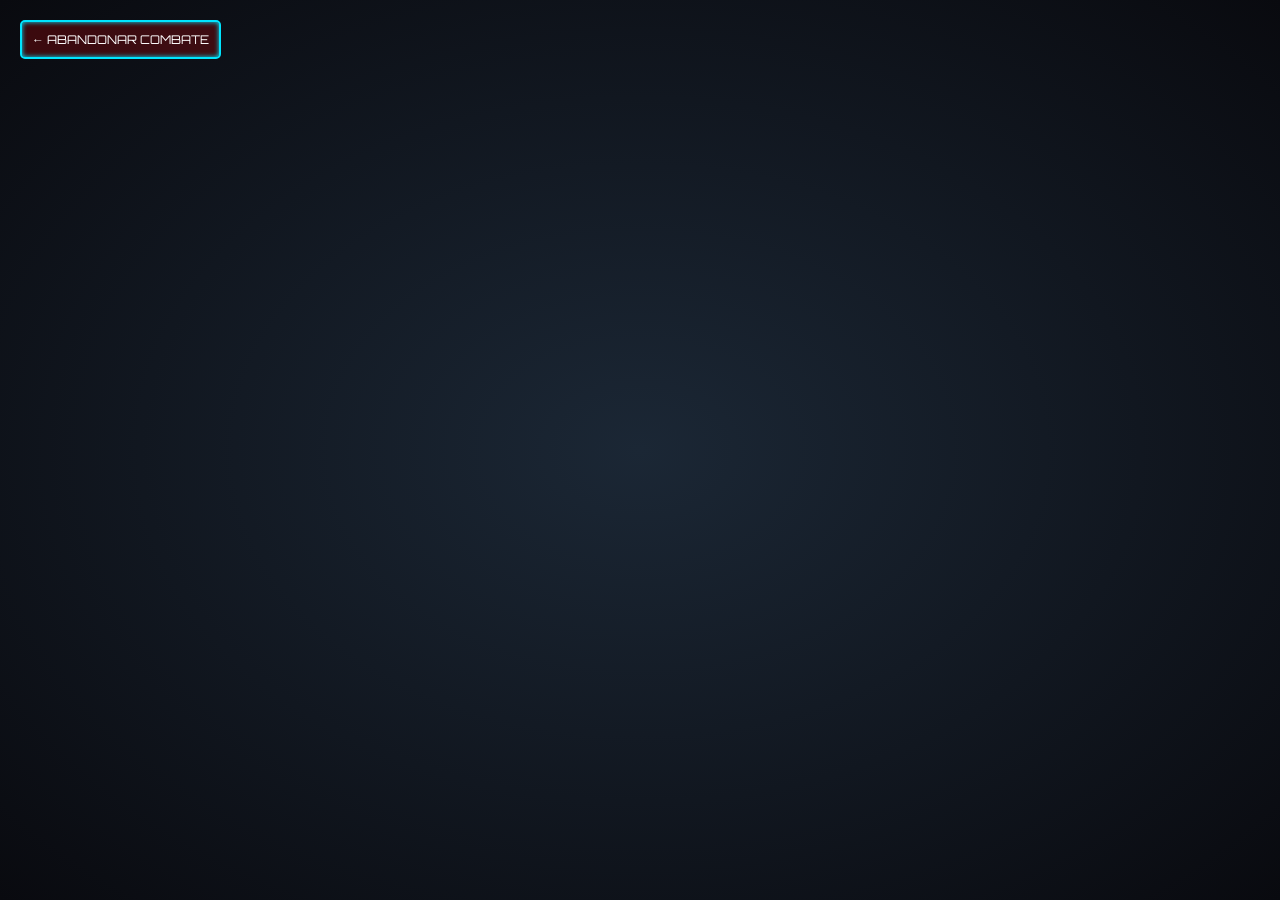
==== web_version/combat.html @ 4688be4b "Primer Commit - Creacion del Repositorio" ====
<!DOCTYPE html>
<html lang="es">
<head>
    <meta charset="UTF-8">
    <meta name="viewport" content="width=device-width, initial-scale=1.0">
    <title>Arena de Combate</title>
    <link href="https://fonts.googleapis.com/css2?family=Orbitron:wght@400;700;900&display=swap" rel="stylesheet">
    <link rel="stylesheet" href="css/style.css">
</head>
<body>
    <div id="stars"></div>
    <div style="position:absolute; top:10px; left:10px; z-index:999;">
        <button id="btn-return-hub" class="sw-btn" style="padding:10px; font-size:12px; background:rgba(255,0,0,0.2);">← ABANDONAR COMBATE</button>
    </div>

    <!-- PANTALLA 2: COMBATE 1v1 (Modos 1 al 4) -->
    <div id="battle-screen" class="screen hidden">
        <h1 class="sw-font" id="battle-title">PREPÁRATE PARA EL COMBATE</h1>
        
        <div class="combat-grid" style="display:flex; justify-content:space-around; align-items:center; margin-top:30px;">
            <!-- HÉROE -->
            <div id="hero-panel" style="width:30%;">
                <h2 id="hero-name" style="color:var(--primary-color)">Héroe</h2>
                <div class="hp-bar-container">
                    <div id="hero-hp-bar" class="hp-bar hero-hp" style="width:100%"></div>
                </div>
                <p><span id="hero-hp-current">100</span> / <span id="hero-hp-max">100</span> HP</p>
                <div id="hero-status" class="status-container"></div>
            </div>
            
            <h1 style="color:var(--highlight-color)">VS</h1>
            
            <!-- JEFE -->
            <div id="boss-panel" style="width:30%;">
                <h2 id="boss-name" style="color:var(--secondary-color)">Jefe</h2>
                <div class="hp-bar-container">
                    <div id="boss-hp-bar" class="hp-bar boss-hp" style="width:100%"></div>
                </div>
                <p><span id="boss-hp-current">100</span> / <span id="boss-hp-max">100</span> HP</p>
                <div id="boss-status" class="status-container"></div>
            </div>
        </div>

        <div id="action-panel" style="margin-top:30px;">
            <button id="btn-attack" class="sw-btn">ATACAR</button>
            <button id="btn-special" class="sw-btn">ESPECIAL</button>
            <button id="btn-defend" class="sw-btn">DEFENDER</button>
            <p id="hero-cooldown-text" style="color:red; font-weight:bold; margin-top:10px;"></p>
        </div>

        <div id="battle-log" class="battle-log" style="text-align:left; max-height:200px; overflow-y:auto; margin-top:20px; border:1px solid var(--border-color); padding:10px; border-radius:5px; background:rgba(0,0,0,0.5);">
            <!-- Logs de batalla -->
        </div>
    </div>

    <!-- PANTALLA 3: COMBATE TÁCTICO 5v5 (Modo Draft) -->
    <div id="squad-battle-screen" class="screen hidden">
        <h1 class="sw-font">BATALLA DE ESCUADRONES</h1>
        <h2 id="squad-battle-round">Batalla de Supervivencia</h2>
        
        <div style="display:flex; justify-content:space-between; margin-top:20px; gap:20px;">
            <div style="flex:1;">
                <h3 style="color:var(--primary-color)">Tu Escuadrón</h3>
                <div id="squad-hero-team" class="roster-grid"></div>
            </div>
            <div style="flex:1;">
                <h3 style="color:var(--secondary-color)">Escuadrón Enemigo</h3>
                <div id="squad-boss-team" class="roster-grid"></div>
            </div>
        </div>

        <div id="squad-action-panel" style="margin-top:30px; opacity:0.5; pointer-events:none;">
            <h3>Selecciona a un atacante y un objetivo y presiona:</h3>
            <button id="btn-squad-attack" class="sw-btn">ATACAR OBJETIVO</button>
            <button id="btn-squad-special" class="sw-btn">ESPECIAL</button>
        </div>

        <div id="squad-battle-log" class="battle-log" style="text-align:left; max-height:200px; overflow-y:auto; margin-top:20px; border:1px solid var(--border-color); padding:10px; border-radius:5px; background:rgba(0,0,0,0.5);">
        </div>
    </div>

    <!-- PANTALLA 4: ROGUELIKE LOOT -->
    <div id="loot-screen" class="screen hidden">
        <h1 class="sw-font" style="color:var(--neon-purple)">BOTÍN DE VICTORIA</h1>
        <h2>Elige una mejora permanente para la siguiente batalla:</h2>
        <div id="loot-options" class="cards-grid"></div>
    </div>

    <!-- PANTALLA 5: RESULTADO FINAL -->
    <div id="result-screen" class="screen hidden">
        <h1 class="sw-font" id="result-title">RESULTADO</h1>
        <p id="result-message"></p>
        <button id="btn-restart" class="sw-btn" style="margin-top:20px;">VOLVER AL MENÚ</button>
    </div>

    <script type="module" src="js/combatApp.js"></script>
</body>
</html>
---- web_version/css/style.css ----
@import url('https://fonts.googleapis.com/css2?family=Orbitron:wght@400;700;900&display=swap');

:root {
    --bg-color: #030303;
    --font-main: 'Orbitron', sans-serif;
    --primary-color: #00e5ff;
    --enemy-color: #ff003c;
    --highlight-color: #ffe81f;
    --border-color: #333;
    --bg-image: none;
}

body.theme-sw {
    --bg-color: #0b1320;
    --font-main: 'Orbitron', sans-serif;
    --primary-color: #4da8da;
    --enemy-color: #d9534f;
    --highlight-color: #e5c158;
    --bg-image: radial-gradient(ellipse at center, #10192b 0%, #050a12 100%);
}

body.theme-hp {
    --bg-color: #2b231d;
    --font-main: 'Times New Roman', serif;
    --primary-color: #c9b077;
    --enemy-color: #4a6850;
    --highlight-color: #bd4832;
    --bg-image: radial-gradient(ellipse at center, #362920 0%, #17110e 100%);
}

body.theme-lotr {
    --bg-color: #252e22;
    --font-main: 'Georgia', serif;
    --primary-color: #bfa760;
    --enemy-color: #8c3b3b;
    --highlight-color: #798a58;
    --bg-image: radial-gradient(ellipse at center, #303d2b 0%, #151c12 100%);
}

body.theme-marvel {
    --bg-color: #1a1c23;
    --font-main: 'Impact', 'Arial Black', sans-serif;
    --primary-color: #d14144;
    --enemy-color: #55447a;
    --highlight-color: #d4ae36;
    --bg-image: radial-gradient(circle, #252833 0%, #0d0f14 100%);
}

body.theme-naruto {
    --bg-color: #332720;
    --font-main: 'Arial', sans-serif;
    --primary-color: #d97d36;
    --enemy-color: #823847;
    --highlight-color: #4b8ba6;
    --bg-image: radial-gradient(ellipse at center, #423026 0%, #1c130f 100%);
}

* {
    box-sizing: border-box;
    margin: 0;
    padding: 0;
}

body {
    background-color: var(--bg-color);
    background-image: var(--bg-image);
    color: white;
    font-family: var(--font-main);
    display: flex;
    justify-content: center;
    align-items: center;
    min-height: 100vh;
    overflow-x: hidden;
}

/* Fondo Estrellado Animado */
#stars {
    position: absolute;
    width: 100%;
    height: 100%;
    background: radial-gradient(ellipse at center, #1b2735 0%, #090a0f 100%);
    z-index: -1;
}

.sw-font {
    font-family: var(--font-main);
    letter-spacing: 2px;
    text-shadow: 0 0 10px var(--primary-color);
    margin-bottom: 20px;
    text-align: center;
}

/* Sistema de Pantallas */
.screen {
    width: 95vw;
    max-width: 1400px;
    text-align: center;
    padding: 20px;
    background: rgba(10, 10, 10, 0.85);
    border: 2px solid var(--border-color);
    border-radius: 15px;
    box-shadow: 0 0 30px rgba(0, 0, 0, 0.8);
    position: absolute;
    opacity: 0;
    pointer-events: none;
    transition: opacity 0.5s;
}

.screen.active {
    opacity: 1;
    pointer-events: auto;
    position: relative;
}

.hidden {
    display: none !important;
}

.creation-step {
    width: 100%;
    text-align: center;
    animation: fadeIn 0.5s ease-in-out;
}

@keyframes fadeIn {
    from { opacity: 0; transform: translateY(20px); }
    to { opacity: 1; transform: translateY(0); }
}

.creation-step h3 {
    margin: 20px 0;
    color: var(--primary-color);
    text-shadow: 0 0 10px rgba(0, 229, 255, 0.5);
}

/* Botones Básicos */
.sw-btn {
    background: transparent;
    color: white;
    border: 2px solid var(--primary-color);
    padding: 10px 20px;
    margin: 10px;
    font-size: 1rem;
    font-family: var(--font-main);
    cursor: pointer;
    text-transform: uppercase;
    transition: all 0.3s ease;
    border-radius: 5px;
    box-shadow: 0 0 5px var(--primary-color) inset;
}

.sw-btn:hover {
    background: var(--primary-color);
    color: black;
    box-shadow: 0 0 20px var(--primary-color);
}

/* Cartas (Clases, Subclases, Especiales, Modos) */
.modes-grid {
    display: grid;
    grid-template-columns: 1fr 1fr;
    gap: 20px;
    margin-top: 30px;
}

.cards-grid {
    display: flex;
    gap: 20px;
    margin-top: 20px;
    flex-wrap: wrap;
    justify-content: center;
}

.class-card {
    background: rgba(20, 20, 30, 0.85);
    border: 1px solid var(--border-color);
    border-top: 3px solid var(--primary-color);
    padding: 20px;
    border-radius: 8px;
    width: 250px;
    cursor: pointer;
    transition: transform 0.3s, box-shadow 0.3s;
    text-align: center;
}

.mode-card {
    width: 300px;
}

.saga-grid {
    display: flex;
    justify-content: center;
    gap: 30px;
    margin-top: 40px;
    flex-wrap: wrap;
    max-width: 1200px;
    margin-left: auto;
    margin-right: auto;
}

.saga-card {
    background: rgba(15, 15, 20, 0.9);
    border: 1px solid var(--border-color);
    padding: 25px;
    border-radius: 12px;
    width: 320px;
    cursor: pointer;
    transition: all 0.3s ease;
    text-align: center;
    box-shadow: 0 4px 15px rgba(0, 0, 0, 0.5);
    display: flex;
    flex-direction: column;
    justify-content: center;
    min-height: 180px;
}

.saga-card:hover {
    transform: translateY(-8px);
}

.saga-card h3 {
    margin-bottom: 15px;
    font-size: 1.5rem;
    letter-spacing: 1px;
}

.saga-sw:hover { box-shadow: 0 10px 25px rgba(77, 168, 218, 0.4); border-color: #4da8da; }
.saga-hp:hover { box-shadow: 0 10px 25px rgba(201, 176, 119, 0.4); border-color: #c9b077; }
.saga-lotr:hover { box-shadow: 0 10px 25px rgba(191, 167, 96, 0.4); border-color: #bfa760; }
.saga-marvel:hover { box-shadow: 0 10px 25px rgba(209, 65, 68, 0.4); border-color: #d14144; }
.saga-naruto:hover { box-shadow: 0 10px 25px rgba(217, 125, 54, 0.4); border-color: #d97d36; }

.subclass-card { border-top-color: var(--highlight-color); width: 300px; }
.subclass-card:hover { box-shadow: 0 10px 20px var(--highlight-color); border-color: var(--highlight-color); }
.subclass-card h3 { color: var(--highlight-color); }

.special-card { border-top-color: var(--highlight-color); width: 300px; }
.special-card:hover { box-shadow: 0 10px 20px var(--highlight-color); border-color: var(--highlight-color); }
.special-card h3 { color: var(--highlight-color); }

.class-card:hover {
    transform: translateY(-10px);
    box-shadow: 0 10px 20px var(--primary-color);
    border-color: var(--primary-color);
}
.class-card h3 { margin-bottom: 15px; }
.class-card:not(.subclass-card):not(.special-card):not(.mode-card) h3 { color: var(--primary-color); }

/* PANTALLA 2: COMBATE 1V1 */
.battle-header { text-align: center; margin-bottom: 20px; }
.battle-arena { display: flex; width: 100%; justify-content: space-between; align-items: center; margin-bottom: 20px; }
.fighter-card {
    background: rgba(20, 20, 30, 0.85); border: 1px solid var(--border-color);
    padding: 20px; border-radius: 10px; width: 40%; text-align: center;
    box-shadow: 0 5px 15px rgba(0,0,0,0.5);
}
.hero-card { border-bottom: 4px solid var(--primary-color); }
.boss-card { border-bottom: 4px solid var(--enemy-color); }
.fighter-card h3 { font-size: 1.5rem; margin-bottom: 5px; }
.hero-card h3 { color: var(--primary-color); text-shadow: 0 0 10px var(--primary-color); }
.boss-card h3 { color: var(--enemy-color); text-shadow: 0 0 10px var(--enemy-color); }

/* Barras de Vida */
.hp-bar-container {
    width: 100%; height: 15px; background: #222;
    border-radius: 8px; overflow: hidden; margin: 5px 0; border: 1px solid #444;
}
.hp-bar { height: 100%; width: 100%; transition: width 0.3s ease-out; }
.hero-hp { background: var(--primary-color); box-shadow: 0 0 10px var(--primary-color); }
.boss-hp { background: var(--enemy-color); box-shadow: 0 0 10px var(--enemy-color); }
.hp-text { font-size: 0.8rem; }

/* Log de Combate */
.combat-log-container {
    width: 100%; height: 250px; background: rgba(0, 0, 0, 0.85);
    border: 2px solid var(--border-color); border-radius: 8px;
    padding: 20px; overflow-y: auto; margin-bottom: 20px;
    font-family: monospace; font-size: 1.25rem; line-height: 1.6;
}
.combat-log-container p { margin-bottom: 10px; border-bottom: 1px dashed #444; padding-bottom: 8px; text-shadow: 0 0 5px rgba(255,255,255,0.2); }
.log-hero { color: var(--primary-color); }
.log-boss { color: var(--enemy-color); }
.log-crit { color: var(--highlight-color); font-weight: bold; }
.log-heal { color: #4caf50; }
.log-status { color: #ff9800; font-style: italic; }

/* Panel de Acciones */
.action-panel { display: flex; gap: 15px; width: 100%; justify-content: center; }
.action-btn {
    padding: 12px 20px; font-size: 1rem; font-weight: bold; border-radius: 5px;
    cursor: pointer; background: transparent; border: 2px solid; transition: 0.2s; position: relative;
}
.action-btn:disabled { opacity: 0.4; cursor: not-allowed; }

/* Botones de acción específicos */
.attack-btn { border-color: var(--primary-color); color: var(--primary-color); box-shadow: 0 0 5px var(--primary-color) inset;}
.attack-btn:hover:not(:disabled) { background: var(--primary-color); color: black; }
.special-btn { border-color: var(--highlight-color); color: var(--highlight-color); box-shadow: 0 0 5px var(--highlight-color) inset;}
.special-btn:hover:not(:disabled) { background: var(--highlight-color); color: black; }
.defend-btn { border-color: #4caf50; color: #4caf50; box-shadow: 0 0 5px #4caf50 inset;}
.defend-btn:hover:not(:disabled) { background: #4caf50; color: black; }

/* --- DRAFT & SQUAD BATTLE UI --- */
.roster-container { width: 100%; margin-top: 30px; text-align: center; }
.roster-grid { display: flex; gap: 15px; justify-content: center; margin-top: 15px; }

.squad-arena {
    display: flex;
    width: 100%;
    height: 450px;
    justify-content: space-between;
}

.squad-team-column {
    width: 30%;
    display: flex;
    flex-direction: column;
    gap: 10px;
    overflow-y: auto;
    padding: 10px;
}

.squad-center-panel {
    width: 38%;
    display: flex;
    flex-direction: column;
    justify-content: space-between;
}
.squad-log-container { height: 350px; margin-bottom: 10px; }

.squad-card {
    background: rgba(20, 20, 30, 0.85);
    border: 1px solid var(--border-color);
    border-radius: 5px;
    padding: 10px;
    cursor: pointer;
    transition: all 0.2s;
    user-select: none;
}
.squad-card h4 { font-size: 1rem; margin-bottom: 5px; white-space: nowrap; overflow: hidden; text-overflow: ellipsis; }

.squad-card-hero { border: 2px solid var(--primary-color); box-shadow: 0 0 5px var(--primary-color) inset; }
.squad-card-hero.selected { background: rgba(0, 229, 255, 0.2); box-shadow: 0 0 15px var(--primary-color); transform: scale(1.05); }
.squad-card-boss { border: 2px solid var(--enemy-color); box-shadow: 0 0 5px var(--enemy-color) inset; }
.squad-card-boss.selected { background: rgba(255, 0, 60, 0.2); box-shadow: 0 0 15px var(--enemy-color); transform: scale(1.05); }

.dead-fighter {
    filter: grayscale(100%);
    opacity: 0.5;
    pointer-events: none;
    border-color: #333 !important;
    box-shadow: none !important;
}
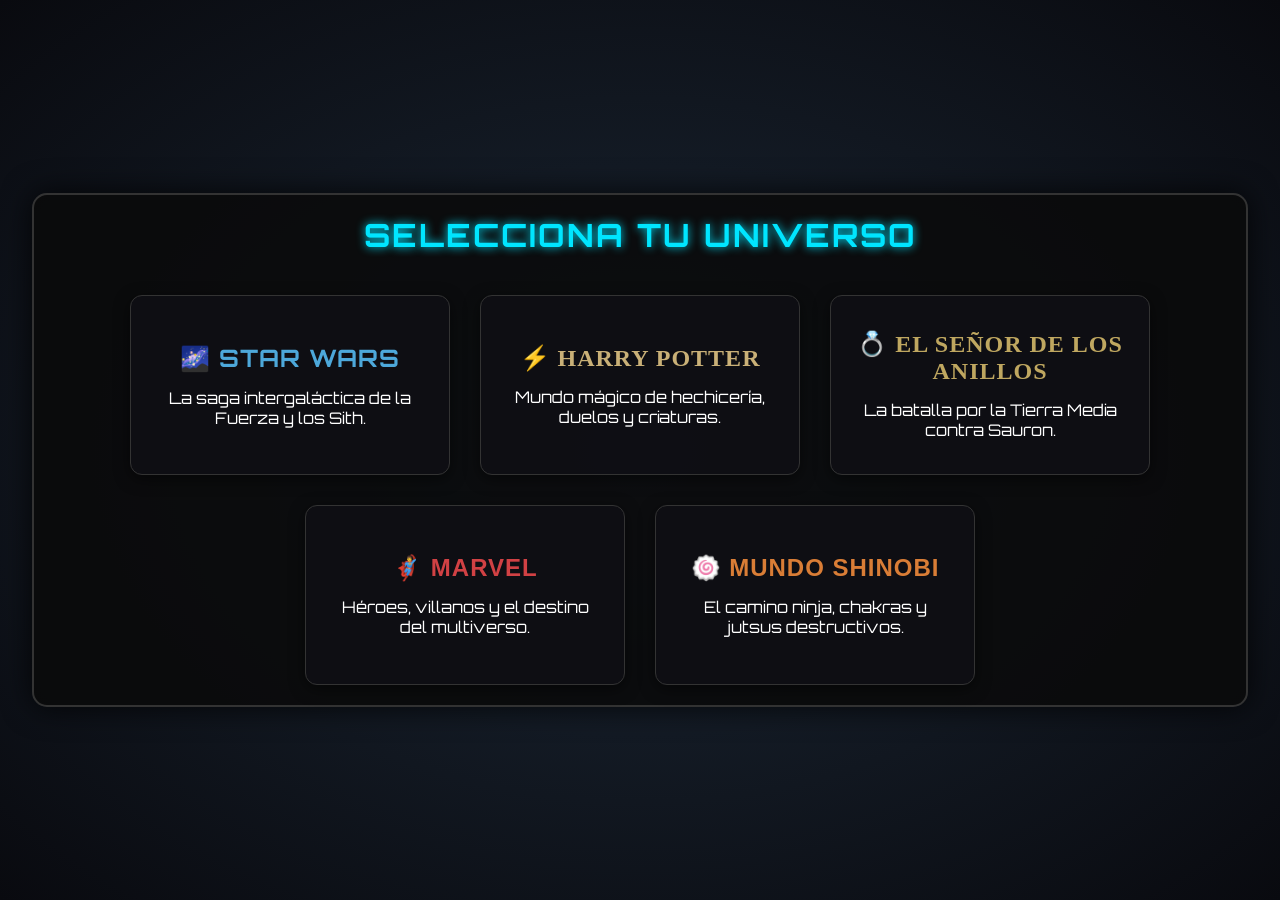
==== commit 102ef6ee: "Segundo commit" ====
--- a/web_version/combat.html
+++ b/web_version/combat.html
@@ -16,11 +16,13 @@
     <!-- PANTALLA 2: COMBATE 1v1 (Modos 1 al 4) -->
     <div id="battle-screen" class="screen hidden">
         <h1 class="sw-font" id="battle-title">PREPÁRATE PARA EL COMBATE</h1>
+        <h2 id="boss-round-title">Ronda 1/5</h2>
         
         <div class="combat-grid" style="display:flex; justify-content:space-around; align-items:center; margin-top:30px;">
             <!-- HÉROE -->
             <div id="hero-panel" style="width:30%;">
                 <h2 id="hero-name" style="color:var(--primary-color)">Héroe</h2>
+                <h4 id="hero-class" style="color:#888;">Clase</h4>
                 <div class="hp-bar-container">
                     <div id="hero-hp-bar" class="hp-bar hero-hp" style="width:100%"></div>
                 </div>
@@ -33,6 +35,7 @@
             <!-- JEFE -->
             <div id="boss-panel" style="width:30%;">
                 <h2 id="boss-name" style="color:var(--secondary-color)">Jefe</h2>
+                <h4 id="boss-skill" style="color:#888;">Habilidad</h4>
                 <div class="hp-bar-container">
                     <div id="boss-hp-bar" class="hp-bar boss-hp" style="width:100%"></div>
                 </div>
@@ -45,10 +48,9 @@
             <button id="btn-attack" class="sw-btn">ATACAR</button>
             <button id="btn-special" class="sw-btn">ESPECIAL</button>
             <button id="btn-defend" class="sw-btn">DEFENDER</button>
-            <p id="hero-cooldown-text" style="color:red; font-weight:bold; margin-top:10px;"></p>
         </div>
 
-        <div id="battle-log" class="battle-log" style="text-align:left; max-height:200px; overflow-y:auto; margin-top:20px; border:1px solid var(--border-color); padding:10px; border-radius:5px; background:rgba(0,0,0,0.5);">
+        <div id="combat-log" class="battle-log" style="text-align:left; max-height:200px; overflow-y:auto; margin-top:20px; border:1px solid var(--border-color); padding:10px; border-radius:5px; background:rgba(0,0,0,0.5);">
             <!-- Logs de batalla -->
         </div>
     </div>
@@ -56,16 +58,16 @@
     <!-- PANTALLA 3: COMBATE TÁCTICO 5v5 (Modo Draft) -->
     <div id="squad-battle-screen" class="screen hidden">
         <h1 class="sw-font">BATALLA DE ESCUADRONES</h1>
-        <h2 id="squad-battle-round">Batalla de Supervivencia</h2>
+        <h2 id="squad-round-title">Ronda 1/5</h2>
         
         <div style="display:flex; justify-content:space-between; margin-top:20px; gap:20px;">
             <div style="flex:1;">
                 <h3 style="color:var(--primary-color)">Tu Escuadrón</h3>
-                <div id="squad-hero-team" class="roster-grid"></div>
+                <div id="squad-hero-team" class="roster-grid" style="display:flex; flex-wrap:wrap; gap:10px;"></div>
             </div>
             <div style="flex:1;">
                 <h3 style="color:var(--secondary-color)">Escuadrón Enemigo</h3>
-                <div id="squad-boss-team" class="roster-grid"></div>
+                <div id="squad-boss-team" class="roster-grid" style="display:flex; flex-wrap:wrap; gap:10px;"></div>
             </div>
         </div>
 
@@ -75,7 +77,7 @@
             <button id="btn-squad-special" class="sw-btn">ESPECIAL</button>
         </div>
 
-        <div id="squad-battle-log" class="battle-log" style="text-align:left; max-height:200px; overflow-y:auto; margin-top:20px; border:1px solid var(--border-color); padding:10px; border-radius:5px; background:rgba(0,0,0,0.5);">
+        <div id="squad-combat-log" class="battle-log" style="text-align:left; max-height:200px; overflow-y:auto; margin-top:20px; border:1px solid var(--border-color); padding:10px; border-radius:5px; background:rgba(0,0,0,0.5);">
         </div>
     </div>
 
@@ -83,7 +85,7 @@
     <div id="loot-screen" class="screen hidden">
         <h1 class="sw-font" style="color:var(--neon-purple)">BOTÍN DE VICTORIA</h1>
         <h2>Elige una mejora permanente para la siguiente batalla:</h2>
-        <div id="loot-options" class="cards-grid"></div>
+        <div id="loot-options" class="cards-grid" style="display:flex; justify-content:center; gap:20px; margin-top:20px;"></div>
     </div>
 
     <!-- PANTALLA 5: RESULTADO FINAL -->
